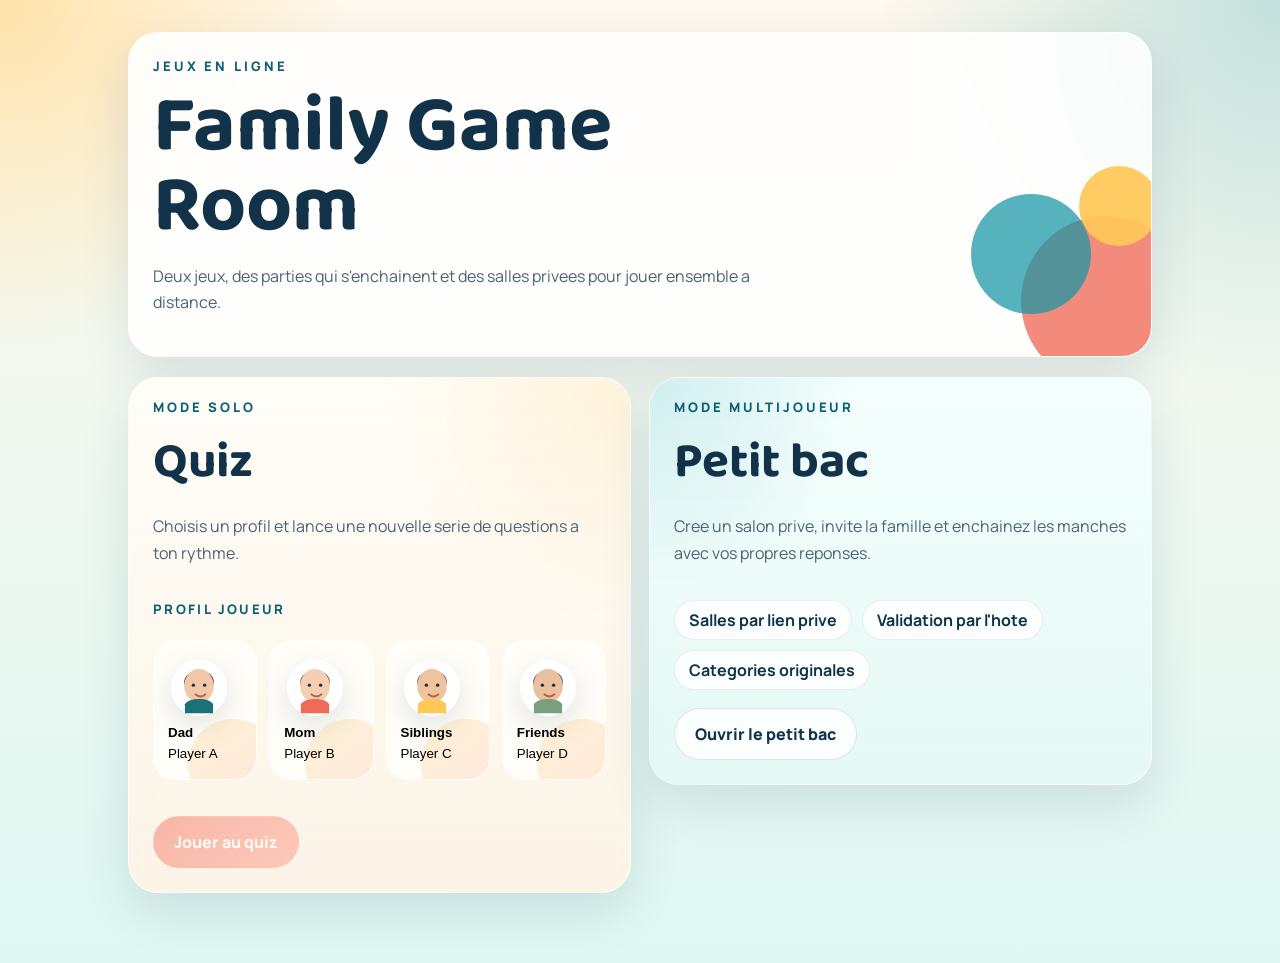
==== index.html @ cc1951e9 "Initial app publish prep" ====
<!DOCTYPE html>
<html lang="fr">
<head>
  <meta charset="UTF-8">
  <meta name="viewport" content="width=device-width, initial-scale=1.0">
  <title>Family Game Room</title>
  <link rel="preconnect" href="https://fonts.googleapis.com">
  <link rel="preconnect" href="https://fonts.gstatic.com" crossorigin>
  <link href="https://fonts.googleapis.com/css2?family=Baloo+2:wght@400;600;700&family=Manrope:wght@400;500;700;800&display=swap" rel="stylesheet">
  <link rel="stylesheet" href="assets/styles.css">
</head>
<body class="page-home">
  <main class="shell home-shell">
    <section class="hero-card">
      <p class="eyebrow">Jeux en ligne</p>
      <h1>Family Game Room</h1>
      <p class="hero-copy">Deux jeux, des parties qui s'enchainent et des salles privees pour jouer ensemble a distance.</p>
      <div class="hero-orbs" aria-hidden="true">
        <span class="orb orb-coral"></span>
        <span class="orb orb-lagoon"></span>
        <span class="orb orb-sun"></span>
      </div>
    </section>

    <section class="game-showcase" aria-label="Catalogue des jeux">
      <article class="intro-panel compact-panel game-panel quiz-panel">
        <div class="game-panel-copy">
          <p class="eyebrow">Mode solo</p>
          <h2>Quiz</h2>
          <p class="panel-copy">Choisis un profil et lance une nouvelle serie de questions a ton rythme.</p>
        </div>
        <div class="game-panel-body">
          <p class="section-label">Profil joueur</p>
          <div id="avatar-selector" class="avatar-grid"></div>
          <a class="primary-button start-link disabled-link" id="start-quiz-link" href="quiz.html" aria-disabled="true">Jouer au quiz</a>
        </div>
      </article>

      <article class="intro-panel compact-panel game-panel room-panel">
        <div class="game-panel-copy">
          <p class="eyebrow">Mode multijoueur</p>
          <h2>Petit bac</h2>
          <p class="panel-copy">Cree un salon prive, invite la famille et enchainez les manches avec vos propres reponses.</p>
        </div>
        <div class="room-points" aria-label="Atouts du mode petit bac">
          <span class="room-point">Salles par lien prive</span>
          <span class="room-point">Validation par l'hote</span>
          <span class="room-point">Categories originales</span>
        </div>
        <a class="ghost-button start-link" href="multiplayer.html">Ouvrir le petit bac</a>
      </article>
    </section>
  </main>

  <script src="assets/quiz-data.js"></script>
  <script src="assets/home.js"></script>
</body>
</html>
---- assets/styles.css ----
:root {
  --bg-top: #fff9ef;
  --bg-bottom: #dff7f2;
  --surface: rgba(255, 255, 255, 0.86);
  --surface-strong: #fffdf8;
  --text-main: #12324a;
  --text-soft: #4d6372;
  --lagoon: #1696a4;
  --lagoon-deep: #0d6073;
  --coral: #ef6b58;
  --sun: #ffc857;
  --shadow: 0 18px 50px rgba(15, 60, 88, 0.12);
  --radius-xl: 30px;
  --radius-lg: 22px;
}

* {
  box-sizing: border-box;
}

html,
body {
  margin: 0;
  min-height: 100%;
}

body {
  font-family: "Manrope", sans-serif;
  color: var(--text-main);
  background:
    radial-gradient(circle at top left, rgba(255, 200, 87, 0.45), transparent 22%),
    radial-gradient(circle at top right, rgba(22, 150, 164, 0.25), transparent 25%),
    linear-gradient(180deg, var(--bg-top) 0%, var(--bg-bottom) 100%);
}

body::before {
  content: "";
  position: fixed;
  inset: 0;
  background-image:
    linear-gradient(rgba(255, 255, 255, 0.08) 1px, transparent 1px),
    linear-gradient(90deg, rgba(255, 255, 255, 0.08) 1px, transparent 1px);
  background-size: 26px 26px;
  pointer-events: none;
  opacity: 0.4;
}

.shell {
  width: min(100%, 1080px);
  margin: 0 auto;
  padding: 24px 18px 56px;
  position: relative;
  z-index: 1;
}

.home-shell {
  display: grid;
  gap: 20px;
  padding-top: 56px;
}

.page-home .hero-card {
  min-height: 290px;
}

.quiz-shell {
  display: grid;
  gap: 18px;
  padding-top: 22px;
}

.hero-card,
.quiz-frame,
.intro-panel,
.question-panel,
.result-panel,
.progress-card {
  background: var(--surface);
  backdrop-filter: blur(10px);
  border: 1px solid rgba(255, 255, 255, 0.55);
  box-shadow: var(--shadow);
}

.hero-card,
.intro-panel,
.question-panel,
.result-panel {
  border-radius: var(--radius-xl);
  padding: 24px;
}

.quiz-frame {
  border-radius: 32px;
  padding: 14px;
}

.hero-card {
  overflow: hidden;
  position: relative;
  min-height: 250px;
}

.hero-card h1,
.intro-panel h1,
.question-panel h1,
.result-panel h1 {
  font-family: "Baloo 2", cursive;
  margin: 0;
  line-height: 1;
}

.hero-card h1 {
  font-size: clamp(2.4rem, 8vw, 5rem);
  max-width: 10ch;
}

.intro-panel h1,
.question-panel h1,
.result-panel h1 {
  font-size: clamp(2rem, 6vw, 3.3rem);
}

.eyebrow {
  margin: 0 0 12px;
  font-size: 0.82rem;
  text-transform: uppercase;
  letter-spacing: 0.22em;
  color: var(--lagoon-deep);
  font-weight: 800;
}

.hero-copy,
.panel-copy,
.progress-copy span,
.back-link {
  color: var(--text-soft);
}

.hero-copy,
.panel-copy,
.result-highlight {
  font-size: 1rem;
  line-height: 1.65;
  max-width: 62ch;
}

.hero-orbs {
  position: absolute;
  right: -40px;
  bottom: -30px;
  width: 220px;
  height: 220px;
}

.orb {
  position: absolute;
  border-radius: 999px;
  display: block;
}

.orb-coral {
  width: 170px;
  height: 170px;
  right: 0;
  bottom: 0;
  background: rgba(239, 107, 88, 0.78);
}

.orb-lagoon {
  width: 120px;
  height: 120px;
  left: 0;
  top: 28px;
  background: rgba(22, 150, 164, 0.72);
}

.orb-sun {
  width: 80px;
  height: 80px;
  right: 32px;
  top: 0;
  background: rgba(255, 200, 87, 0.92);
}

.compact-panel {
  padding-top: 20px;
}

.game-showcase {
  display: grid;
  gap: 18px;
}

.game-panel {
  display: grid;
  gap: 18px;
}

.game-panel h2 {
  font-family: "Baloo 2", cursive;
  margin: 0;
  line-height: 1;
  font-size: clamp(2rem, 5vw, 3.1rem);
}

.game-panel-copy {
  display: grid;
  gap: 10px;
}

.game-panel-body {
  display: grid;
  gap: 14px;
}

.section-label {
  margin: 0;
  font-size: 0.82rem;
  text-transform: uppercase;
  letter-spacing: 0.18em;
  font-weight: 800;
  color: var(--lagoon-deep);
}

.quiz-panel {
  background:
    radial-gradient(circle at top right, rgba(255, 200, 87, 0.18), transparent 34%),
    linear-gradient(180deg, rgba(255, 253, 248, 0.96), rgba(255, 243, 229, 0.88));
}

.room-panel {
  background:
    radial-gradient(circle at top left, rgba(22, 150, 164, 0.16), transparent 32%),
    linear-gradient(180deg, rgba(244, 255, 253, 0.96), rgba(228, 248, 245, 0.9));
}

.room-points {
  display: flex;
  flex-wrap: wrap;
  gap: 10px;
}

.room-point {
  display: inline-flex;
  align-items: center;
  min-height: 40px;
  padding: 0 14px;
  border-radius: 999px;
  background: rgba(255, 255, 255, 0.76);
  border: 1px solid rgba(18, 50, 74, 0.08);
  font-weight: 700;
  color: var(--text-main);
}

.mode-grid {
  display: grid;
  gap: 14px;
}

.mode-card {
  display: grid;
  gap: 8px;
  text-decoration: none;
  color: inherit;
  background: linear-gradient(145deg, rgba(255, 248, 233, 0.98), rgba(255, 222, 207, 0.85));
  border-radius: 24px;
  border: 1px solid rgba(255, 255, 255, 0.55);
  box-shadow: var(--shadow);
  padding: 20px 22px;
}

.mode-card-alt {
  background: linear-gradient(145deg, rgba(232, 252, 249, 0.98), rgba(195, 241, 237, 0.85));
}

.mode-card strong {
  font-family: "Baloo 2", cursive;
  font-size: 2rem;
  line-height: 1;
}

.mode-kicker {
  font-size: 0.8rem;
  text-transform: uppercase;
  letter-spacing: 0.18em;
  font-weight: 800;
}

.back-link,
.primary-button,
.ghost-button,
.choice-card,
.avatar-card,
.as-link {
  transition: transform 180ms ease, box-shadow 180ms ease, border-color 180ms ease, background 180ms ease;
}

.back-link {
  justify-self: start;
  text-decoration: none;
  font-weight: 700;
  padding: 10px 16px;
  background: rgba(255, 255, 255, 0.72);
  border-radius: 999px;
  border: 1px solid rgba(18, 50, 74, 0.08);
}

.avatar-grid {
  display: grid;
  grid-template-columns: repeat(2, minmax(0, 1fr));
  gap: 12px;
  margin: 8px 0 22px;
}

.avatar-card {
  border: 1px solid transparent;
  background: var(--surface-strong);
  border-radius: 22px;
  padding: 16px 14px 18px;
  text-align: left;
  display: grid;
  gap: 6px;
  cursor: pointer;
  position: relative;
  overflow: hidden;
}

.avatar-card::after {
  content: "";
  position: absolute;
  inset: auto -22px -30px auto;
  width: 90px;
  height: 90px;
  border-radius: 999px;
  background: linear-gradient(145deg, rgba(255, 200, 87, 0.22), rgba(239, 107, 88, 0.16));
}

.avatar-card.selected {
  border-color: rgba(22, 150, 164, 0.7);
  background: linear-gradient(180deg, rgba(22, 150, 164, 0.12), rgba(255, 255, 255, 0.92));
  box-shadow: 0 12px 24px rgba(22, 150, 164, 0.18);
}

.avatar-token {
  width: 46px;
  height: 46px;
  border-radius: 14px;
  display: inline-grid;
  place-items: center;
  background: linear-gradient(145deg, var(--lagoon), var(--coral));
  color: white;
  font-weight: 800;
  position: relative;
  z-index: 1;
}

.avatar-portrait {
  width: 62px;
  height: 62px;
  display: inline-grid;
  place-items: center;
  position: relative;
  z-index: 1;
}

.large-portrait {
  width: 78px;
  height: 78px;
}

.mii-svg {
  width: 100%;
  height: 100%;
  filter: drop-shadow(0 10px 14px rgba(18, 50, 74, 0.12));
}

.large-token {
  width: 62px;
  height: 62px;
  border-radius: 20px;
  font-size: 1.25rem;
}

.avatar-card strong,
.avatar-card span:last-child {
  position: relative;
  z-index: 1;
}

.progress-card {
  border-radius: var(--radius-lg);
  padding: 18px;
  margin-bottom: 14px;
}

.progress-copy {
  display: flex;
  justify-content: space-between;
  gap: 10px;
  align-items: baseline;
  margin-bottom: 14px;
}

.progress-copy strong {
  font-size: 0.98rem;
}

.progress-track {
  position: relative;
  height: 18px;
  border-radius: 999px;
  background: rgba(18, 50, 74, 0.08);
  overflow: visible;
}

.progress-fill {
  height: 100%;
  border-radius: inherit;
  background: linear-gradient(90deg, #b9df74, #4caf68);
}

.plant-badge {
  position: absolute;
  top: -46px;
  width: 68px;
  height: 68px;
}

.plant-svg {
  width: 100%;
  height: 100%;
  filter: drop-shadow(0 8px 10px rgba(18, 50, 74, 0.14));
}

.choices-form {
  display: grid;
  gap: 12px;
  margin-top: 20px;
}

.choice-card {
  display: grid;
  grid-template-columns: auto 1fr;
  gap: 14px;
  align-items: start;
  background: var(--surface-strong);
  border: 1px solid transparent;
  border-radius: 20px;
  padding: 16px;
  cursor: pointer;
}

.choice-card.active {
  border-color: rgba(239, 107, 88, 0.58);
  box-shadow: 0 14px 28px rgba(239, 107, 88, 0.14);
}

.choice-card.correct {
  border-color: rgba(26, 147, 111, 0.72);
  background: linear-gradient(180deg, rgba(188, 240, 216, 0.86), rgba(255, 255, 255, 0.96));
  box-shadow: 0 14px 28px rgba(26, 147, 111, 0.14);
}

.choice-card.incorrect {
  border-color: rgba(239, 107, 88, 0.52);
  opacity: 0.72;
}

.choice-card input {
  position: absolute;
  opacity: 0;
  pointer-events: none;
}

.choice-letter {
  width: 34px;
  height: 34px;
  border-radius: 11px;
  background: rgba(22, 150, 164, 0.12);
  display: inline-grid;
  place-items: center;
  font-weight: 800;
  color: var(--lagoon-deep);
}

.choice-text {
  line-height: 1.5;
}

.inline-fact {
  margin: 4px 0 0;
  min-height: 1.5rem;
  font-size: 0.95rem;
  color: var(--lagoon-deep);
  opacity: 0;
  transform: translateY(-4px);
  transition: opacity 180ms ease, transform 180ms ease;
}

.show-fact {
  opacity: 1;
  transform: translateY(0);
}

.action-row {
  display: grid;
  gap: 10px;
  margin-top: 8px;
}

.primary-button,
.ghost-button,
.as-link {
  border-radius: 999px;
  border: 1px solid transparent;
  min-height: 52px;
  padding: 0 20px;
  font-size: 1rem;
  font-weight: 800;
  cursor: pointer;
  text-decoration: none;
  display: inline-grid;
  place-items: center;
}

.primary-button {
  background: linear-gradient(135deg, var(--coral), #ff927f);
  color: white;
  box-shadow: 0 16px 32px rgba(239, 107, 88, 0.24);
}

.primary-button:disabled {
  opacity: 0.45;
  cursor: not-allowed;
  transform: none;
  box-shadow: none;
}

.ghost-button,
.as-link {
  background: rgba(255, 255, 255, 0.78);
  color: var(--text-main);
  border-color: rgba(18, 50, 74, 0.12);
}

.start-link {
  width: 100%;
}

.disabled-link {
  pointer-events: none;
  opacity: 0.45;
  box-shadow: none;
}

.final-panel {
  background:
    radial-gradient(circle at top right, rgba(255, 200, 87, 0.25), transparent 32%),
    linear-gradient(180deg, rgba(255, 255, 255, 0.96), rgba(255, 245, 232, 0.92));
}

.final-avatar-chip {
  display: inline-flex;
  align-items: center;
  gap: 12px;
  margin: 4px 0 18px;
  padding: 10px 14px;
  border-radius: 999px;
  background: rgba(18, 50, 74, 0.05);
}

.back-link:hover,
.back-link:focus-visible,
.primary-button:hover,
.primary-button:focus-visible,
.ghost-button:hover,
.ghost-button:focus-visible,
.avatar-card:hover,
.avatar-card:focus-visible,
.mode-card:hover,
.mode-card:focus-visible,
.choice-card:hover,
.choice-card:focus-within,
.as-link:hover,
.as-link:focus-visible {
  transform: translateY(-2px);
}

.multiplayer-shell {
  display: grid;
  gap: 18px;
  padding-top: 22px;
}

.multiplayer-frame {
  min-height: 460px;
  position: relative;
  overflow: hidden;
  border-radius: 36px;
  background:
    radial-gradient(circle at top right, rgba(255, 200, 87, 0.18), transparent 28%),
    radial-gradient(circle at bottom left, rgba(22, 150, 164, 0.14), transparent 34%),
    linear-gradient(180deg, rgba(255, 255, 255, 0.96), rgba(245, 252, 249, 0.92));
}

.multiplayer-frame::before {
  content: "";
  position: absolute;
  inset: 0;
  background:
    linear-gradient(135deg, rgba(255, 255, 255, 0.3), transparent 45%),
    linear-gradient(0deg, rgba(255, 255, 255, 0.14), transparent 42%);
  pointer-events: none;
}

.room-hero {
  min-height: 300px;
  background:
    radial-gradient(circle at top right, rgba(255, 200, 87, 0.28), transparent 28%),
    radial-gradient(circle at right 20%, rgba(22, 150, 164, 0.22), transparent 24%),
    linear-gradient(145deg, rgba(255, 253, 246, 0.96), rgba(229, 247, 244, 0.92));
}

.room-hero h1 {
  max-width: 10ch;
}

.room-hero::before,
.room-hero::after {
  content: "";
  position: absolute;
  border-radius: 999px;
  pointer-events: none;
}

.room-hero::before {
  width: 220px;
  height: 220px;
  right: -60px;
  top: -20px;
  background: rgba(255, 255, 255, 0.4);
}

.room-hero::after {
  width: 140px;
  height: 140px;
  right: 90px;
  bottom: -44px;
  background: rgba(239, 107, 88, 0.14);
}

.hero-pill-row {
  display: flex;
  flex-wrap: wrap;
  gap: 10px;
  margin-top: 18px;
}

.hero-pill {
  display: inline-flex;
  align-items: center;
  min-height: 38px;
  padding: 0 14px;
  border-radius: 999px;
  background: rgba(255, 255, 255, 0.72);
  border: 1px solid rgba(18, 50, 74, 0.08);
  font-size: 0.92rem;
  font-weight: 800;
  color: var(--lagoon-deep);
}

.hero-stat-grid {
  display: grid;
  gap: 12px;
  margin-top: 18px;
}

.hero-stat {
  display: grid;
  gap: 6px;
  padding: 16px 18px;
  border-radius: 20px;
  background: rgba(255, 255, 255, 0.72);
  border: 1px solid rgba(255, 255, 255, 0.58);
  max-width: 34rem;
}

.hero-stat strong {
  font-size: 0.98rem;
}

.hero-stat span {
  color: var(--text-soft);
  line-height: 1.5;
}

.room-grid {
  display: grid;
  gap: 14px;
}

.room-card {
  background:
    linear-gradient(180deg, rgba(255, 255, 255, 0.94), rgba(248, 253, 251, 0.9));
  border: 1px solid rgba(255, 255, 255, 0.55);
  box-shadow: var(--shadow);
  border-radius: 24px;
  padding: 22px;
}

.room-card .panel-copy {
  max-width: 56ch;
}

.room-card h2 {
  font-family: "Baloo 2", cursive;
  font-size: clamp(1.8rem, 5vw, 2.6rem);
  margin: 0;
  line-height: 1;
}

.room-form,
.category-grid {
  display: grid;
  gap: 12px;
}

.field-block {
  display: grid;
  gap: 8px;
}

.field-block span {
  font-size: 0.92rem;
  font-weight: 700;
  color: var(--lagoon-deep);
}

.field-help {
  color: var(--text-soft);
  line-height: 1.45;
}

.text-input {
  width: 100%;
  min-height: 50px;
  border-radius: 16px;
  border: 1px solid rgba(18, 50, 74, 0.12);
  background: rgba(255, 255, 255, 0.92);
  padding: 0 14px;
  font: inherit;
  color: var(--text-main);
  box-shadow: inset 0 1px 0 rgba(255, 255, 255, 0.8);
}

.text-input:focus {
  outline: none;
  border-color: rgba(22, 150, 164, 0.5);
  box-shadow: 0 0 0 4px rgba(22, 150, 164, 0.12);
}

.note-panel {
  margin-top: 16px;
  padding: 14px 16px;
  border-radius: 18px;
  background: linear-gradient(145deg, rgba(255, 248, 233, 0.76), rgba(255, 255, 255, 0.72));
  border: 1px solid rgba(255, 255, 255, 0.5);
}

.note-panel p,
.note-panel strong {
  margin: 0;
}

.note-panel p {
  margin-top: 6px;
  color: var(--text-soft);
}

.room-actions {
  margin-top: 16px;
}

.player-list {
  display: grid;
  gap: 10px;
}

.player-pill {
  display: flex;
  justify-content: space-between;
  align-items: center;
  gap: 12px;
  padding: 14px 16px;
  border-radius: 18px;
  background: rgba(255, 255, 255, 0.82);
  border: 1px solid rgba(18, 50, 74, 0.06);
}

.player-pill span {
  color: var(--text-soft);
  font-weight: 700;
}

.host-pill {
  background: linear-gradient(145deg, rgba(255, 200, 87, 0.2), rgba(239, 107, 88, 0.16));
}

.round-card,
.validation-shell,
.summary-card,
.final-room-card {
  background: linear-gradient(180deg, rgba(255, 255, 255, 0.96), rgba(245, 252, 249, 0.92));
}

.final-room-card {
  background:
    radial-gradient(circle at top right, rgba(255, 200, 87, 0.18), transparent 34%),
    linear-gradient(180deg, rgba(255, 255, 255, 0.98), rgba(250, 247, 238, 0.92));
}

.round-header {
  display: flex;
  justify-content: space-between;
  gap: 14px;
  align-items: start;
  margin-bottom: 18px;
}

.timer-chip {
  min-width: 82px;
  min-height: 44px;
  border-radius: 999px;
  display: inline-grid;
  place-items: center;
  padding: 0 16px;
  font-weight: 800;
  background: rgba(18, 50, 74, 0.08);
  border: 1px solid rgba(18, 50, 74, 0.08);
}

.timer-live {
  background: linear-gradient(135deg, var(--coral), #ff927f);
  color: white;
}

.sidebar-card {
  align-self: start;
}

.round-list {
  list-style: none;
  padding: 0;
  margin: 0;
  display: grid;
  gap: 10px;
}

.round-list li {
  display: grid;
  gap: 4px;
  padding: 12px 14px;
  border-radius: 16px;
  background: rgba(255, 255, 255, 0.78);
  border: 1px solid rgba(18, 50, 74, 0.05);
}

.round-list li span {
  color: var(--text-soft);
}

.round-list li strong {
  color: var(--lagoon-deep);
}

.validation-grid {
  display: grid;
  gap: 12px;
  margin-top: 18px;
}

.validation-card {
  border-radius: 20px;
  padding: 16px;
  background: rgba(255, 255, 255, 0.82);
  border: 1px solid rgba(18, 50, 74, 0.08);
  box-shadow: 0 10px 24px rgba(18, 50, 74, 0.06);
}

.validation-card header {
  display: flex;
  justify-content: space-between;
  gap: 10px;
  align-items: center;
  margin-bottom: 8px;
}

.validation-answer {
  margin: 0 0 8px;
  font-size: 1.05rem;
  font-weight: 700;
}

.unique-answer {
  border-color: rgba(26, 147, 111, 0.28);
}

.duplicate-answer {
  border-color: rgba(255, 200, 87, 0.42);
  background: rgba(255, 249, 233, 0.9);
}

.score-picker {
  display: flex;
  gap: 8px;
  margin-top: 10px;
}

.score-button {
  min-width: 48px;
  min-height: 42px;
  border-radius: 14px;
  border: 1px solid rgba(18, 50, 74, 0.12);
  background: white;
  font: inherit;
  font-weight: 800;
  cursor: pointer;
}

.score-button.picked {
  background: linear-gradient(135deg, #b9df74, #4caf68);
  color: white;
  border-color: transparent;
}

.leaderboard-list {
  list-style: none;
  padding: 0;
  margin: 18px 0;
  display: grid;
  gap: 10px;
}

.leaderboard-list li {
  display: flex;
  justify-content: space-between;
  gap: 12px;
  align-items: center;
  padding: 14px 16px;
  border-radius: 18px;
  background: rgba(255, 255, 255, 0.78);
}

.host-reveal-panel {
  margin-top: 18px;
  padding: 22px;
  border-radius: 22px;
  background: linear-gradient(145deg, rgba(255, 251, 240, 0.96), rgba(255, 244, 220, 0.92));
  border: 1px solid rgba(255, 255, 255, 0.5);
  opacity: 0;
  transform: translateY(8px);
  transition: opacity 240ms ease, transform 240ms ease;
}

.visible-reveal {
  opacity: 1;
  transform: translateY(0);
}

.host-reveal-panel strong {
  display: block;
  font-family: "Baloo 2", cursive;
  font-size: clamp(2rem, 7vw, 3.6rem);
  line-height: 1;
}

.reveal-label {
  display: inline-block;
  margin-bottom: 8px;
  font-size: 0.8rem;
  text-transform: uppercase;
  letter-spacing: 0.18em;
  font-weight: 800;
  color: var(--lagoon-deep);
}

.final-answer-grid {
  display: grid;
  gap: 10px;
  margin-top: 18px;
}

.final-answer-card {
  display: flex;
  justify-content: space-between;
  gap: 12px;
  align-items: center;
  padding: 14px 16px;
  border-radius: 18px;
  background: rgba(255, 255, 255, 0.82);
  border: 1px solid rgba(18, 50, 74, 0.06);
}

.final-answer-card span {
  color: var(--text-soft);
  font-weight: 700;
}

.final-answer-card strong {
  font-size: 1.02rem;
}

.host-answer-card {
  background: linear-gradient(145deg, rgba(255, 248, 233, 0.82), rgba(255, 255, 255, 0.76));
}

@media (min-width: 720px) {
  .shell {
    padding: 32px 28px 70px;
  }

  .hero-stat-grid {
    grid-template-columns: repeat(3, minmax(0, 1fr));
    max-width: none;
  }

  .hero-stat {
    max-width: none;
  }

  .game-showcase {
    grid-template-columns: repeat(2, minmax(0, 1fr));
    align-items: start;
  }

  .mode-grid {
    grid-template-columns: repeat(2, minmax(0, 1fr));
  }

  .avatar-grid {
    grid-template-columns: repeat(4, minmax(0, 1fr));
  }

  .room-grid {
    grid-template-columns: minmax(0, 1.7fr) minmax(300px, 0.9fr);
  }

  .validation-grid {
    grid-template-columns: repeat(2, minmax(0, 1fr));
  }

  .final-answer-grid {
    grid-template-columns: repeat(2, minmax(0, 1fr));
  }

  .action-row,
  .result-actions {
    grid-template-columns: repeat(2, minmax(0, max-content));
    justify-content: start;
  }

  .start-link {
    width: max-content;
  }
}

@media (prefers-reduced-motion: reduce) {
  *,
  *::before,
  *::after {
    scroll-behavior: auto !important;
    animation: none !important;
    transition: none !important;
  }
}
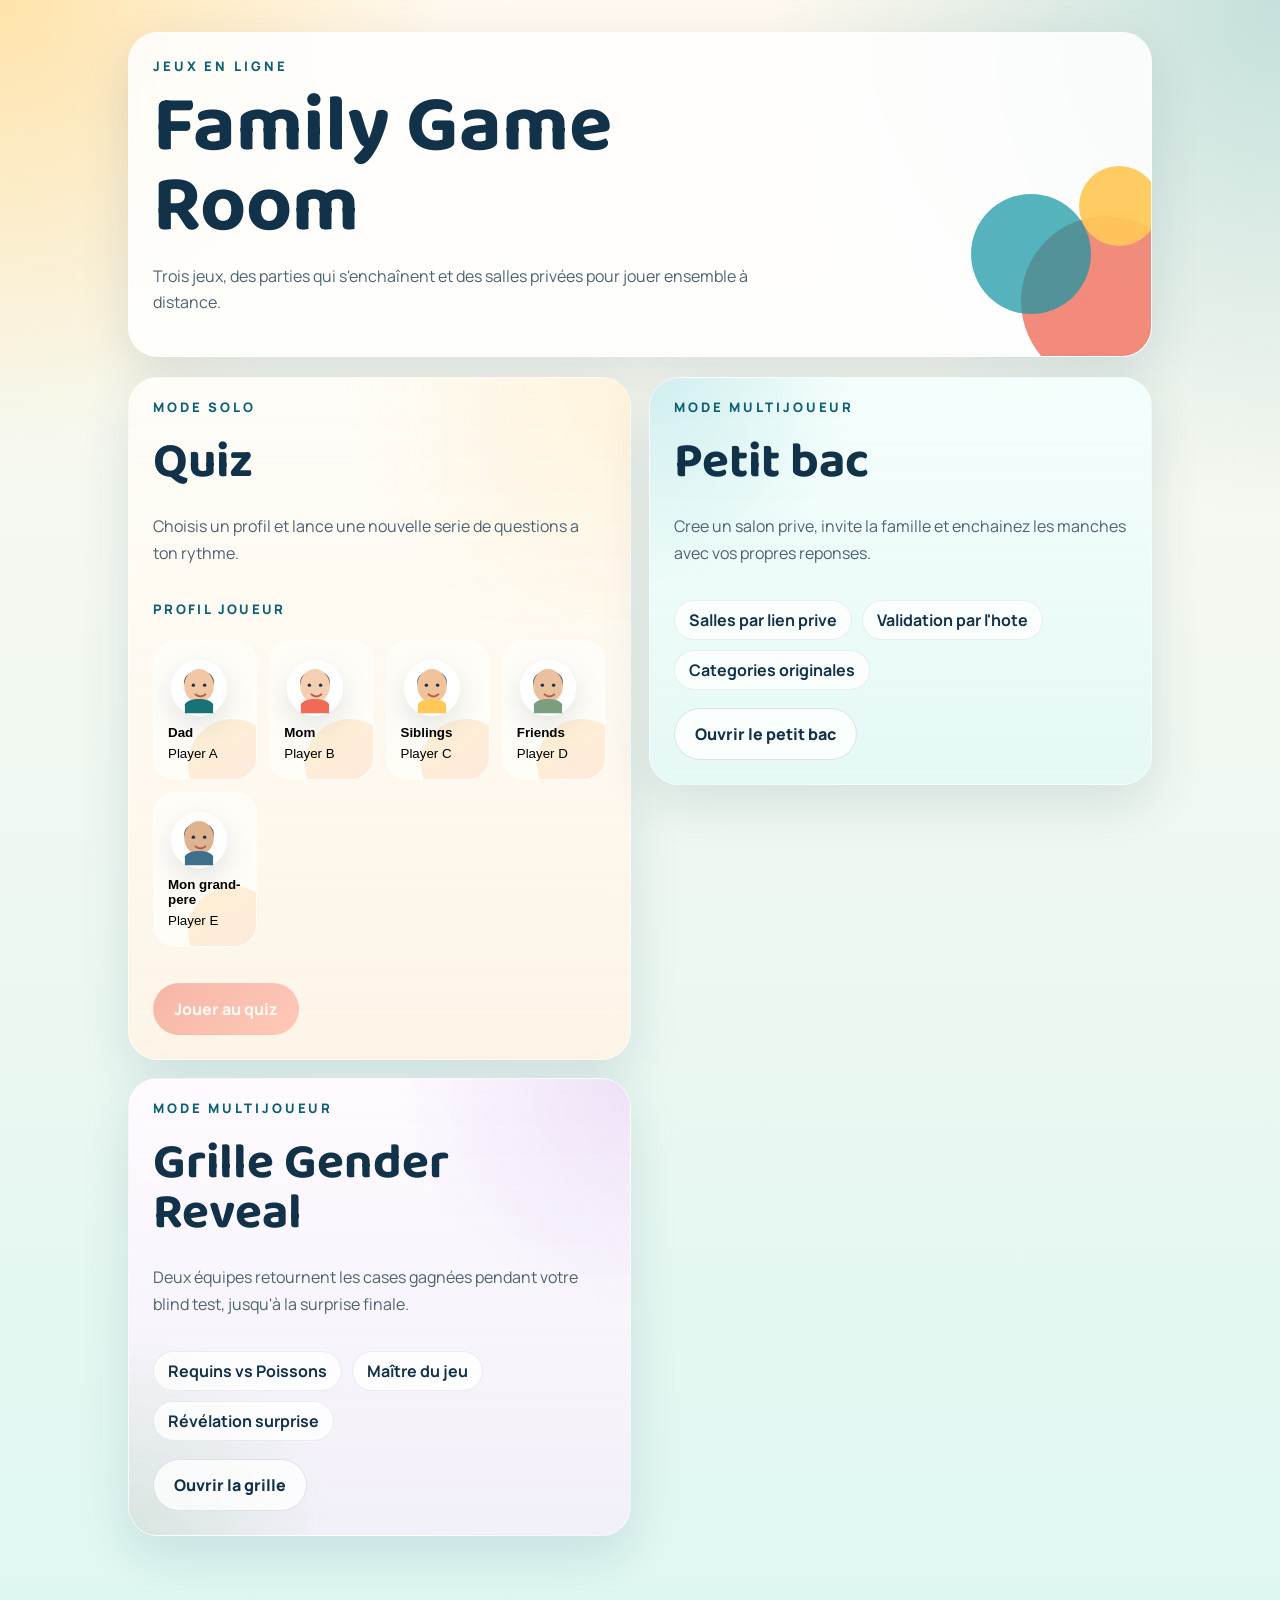
==== commit 80c1c8e3: "Add gender reveal multiplayer game and security hardening" ====
--- a/index.html
+++ b/index.html
@@ -14,7 +14,7 @@
     <section class="hero-card">
       <p class="eyebrow">Jeux en ligne</p>
       <h1>Family Game Room</h1>
-      <p class="hero-copy">Deux jeux, des parties qui s'enchainent et des salles privees pour jouer ensemble a distance.</p>
+      <p class="hero-copy">Trois jeux, des parties qui s'enchaînent et des salles privées pour jouer ensemble à distance.</p>
       <div class="hero-orbs" aria-hidden="true">
         <span class="orb orb-coral"></span>
         <span class="orb orb-lagoon"></span>
@@ -49,6 +49,20 @@
         </div>
         <a class="ghost-button start-link" href="multiplayer.html">Ouvrir le petit bac</a>
       </article>
+
+      <article class="intro-panel compact-panel game-panel reveal-panel">
+        <div class="game-panel-copy">
+          <p class="eyebrow">Mode multijoueur</p>
+          <h2>Grille Gender Reveal</h2>
+          <p class="panel-copy">Deux équipes retournent les cases gagnées pendant votre blind test, jusqu'à la surprise finale.</p>
+        </div>
+        <div class="room-points" aria-label="Atouts du jeu gender reveal">
+          <span class="room-point">Requins vs Poissons</span>
+          <span class="room-point">Maître du jeu</span>
+          <span class="room-point">Révélation surprise</span>
+        </div>
+        <a class="ghost-button start-link" href="gender-reveal.html">Ouvrir la grille</a>
+      </article>
     </section>
   </main>
 
--- a/assets/styles.css
+++ b/assets/styles.css
@@ -234,6 +234,13 @@
     linear-gradient(180deg, rgba(244, 255, 253, 0.96), rgba(228, 248, 245, 0.9));
 }
 
+.reveal-panel {
+  background:
+    radial-gradient(circle at top right, rgba(184, 138, 222, 0.22), transparent 34%),
+    radial-gradient(circle at bottom left, rgba(103, 184, 121, 0.2), transparent 30%),
+    linear-gradient(180deg, rgba(255, 250, 255, 0.96), rgba(244, 238, 250, 0.9));
+}
+
 .room-points {
   display: flex;
   flex-wrap: wrap;
@@ -562,6 +569,7 @@
 .final-avatar-chip {
   display: inline-flex;
   align-items: center;
+  flex-wrap: wrap;
   gap: 12px;
   margin: 4px 0 18px;
   padding: 10px 14px;
@@ -588,8 +596,8 @@
 
 .multiplayer-shell {
   display: grid;
-  gap: 18px;
-  padding-top: 22px;
+  gap: 12px;
+  padding-top: 16px;
 }
 
 .multiplayer-frame {
@@ -781,6 +789,185 @@
   margin-top: 16px;
 }
 
+.reveal-game-layout {
+  display: grid;
+  gap: 14px;
+}
+
+.reveal-sidebar {
+  display: grid;
+  gap: 14px;
+  align-content: start;
+}
+
+.reveal-heading {
+  display: flex;
+  justify-content: space-between;
+  gap: 14px;
+  align-items: start;
+}
+
+.turn-chip {
+  display: inline-grid;
+  place-items: center;
+  white-space: nowrap;
+  min-height: 42px;
+  padding: 0 14px;
+  border-radius: 999px;
+  background: rgba(18, 50, 74, 0.08);
+  font-weight: 800;
+}
+
+.reveal-board {
+  display: grid;
+  grid-template-columns: repeat(5, minmax(0, 1fr));
+  gap: clamp(6px, 1.6vw, 12px);
+  max-width: 620px;
+  margin: 22px auto 0;
+}
+
+.reveal-board-3 {
+  max-width: 390px;
+  grid-template-columns: repeat(3, minmax(0, 1fr));
+}
+
+.reveal-tile {
+  aspect-ratio: 1;
+  min-width: 0;
+  border: 0;
+  border-radius: clamp(10px, 2vw, 18px);
+  background: linear-gradient(145deg, #fffdf8, #e7f3ef);
+  color: var(--lagoon-deep);
+  box-shadow: 0 8px 18px rgba(18, 50, 74, 0.1);
+  font: 800 clamp(1.1rem, 4vw, 2rem) "Baloo 2", cursive;
+  cursor: pointer;
+  transition: transform 160ms ease, box-shadow 160ms ease;
+}
+
+.reveal-tile:not(:disabled):hover,
+.reveal-tile:not(:disabled):focus-visible {
+  transform: translateY(-3px) scale(1.03);
+  box-shadow: 0 14px 24px rgba(18, 50, 74, 0.16);
+}
+
+.reveal-tile:disabled { cursor: default; }
+.reveal-tile.is-shark { background: linear-gradient(145deg, #8ed28b, #3e9968); color: white; }
+.reveal-tile.is-fish { background: linear-gradient(145deg, #d3aeeb, #8e62b0); color: white; }
+.reveal-tile.is-pink { background: linear-gradient(145deg, #ffb5cf, #ed6e9f); color: white; }
+.reveal-tile.is-blue { background: linear-gradient(145deg, #91d5ff, #438bd8); color: white; }
+
+.team-choice-fieldset,
+.board-mode-picker {
+  margin: 0;
+  padding: 0;
+  border: 0;
+}
+
+.team-choice-fieldset legend,
+.board-mode-picker legend {
+  margin-bottom: 10px;
+  font-weight: 800;
+  color: var(--lagoon-deep);
+}
+
+.team-choice-fieldset { display: grid; gap: 10px; }
+
+.board-mode-picker { display: grid; gap: 10px; }
+
+.board-mode-option {
+  display: flex;
+  align-items: start;
+  gap: 10px;
+  padding: 14px;
+  border: 1px solid rgba(18, 50, 74, 0.12);
+  border-radius: 16px;
+  background: rgba(255, 255, 255, 0.72);
+  cursor: pointer;
+}
+
+.board-mode-option span { display: grid; gap: 3px; }
+.board-mode-option small { color: var(--text-soft); line-height: 1.4; }
+.board-mode-option:has(input:checked) { border-color: rgba(239, 107, 88, 0.6); background: rgba(255, 236, 230, 0.8); }
+
+.team-choice {
+  display: grid;
+  grid-template-columns: auto 1fr;
+  column-gap: 10px;
+  align-items: center;
+  padding: 14px;
+  border-radius: 16px;
+  border: 1px solid rgba(18, 50, 74, 0.1);
+  cursor: pointer;
+}
+
+.team-choice span { font-weight: 800; }
+.team-choice small { grid-column: 2; color: var(--text-soft); }
+.shark-choice { background: rgba(92, 172, 105, 0.13); }
+.fish-choice { background: rgba(167, 112, 200, 0.13); }
+
+.reveal-player-list {
+  display: grid;
+  gap: 8px;
+  list-style: none;
+  padding: 0;
+  margin: 0;
+}
+
+.reveal-player {
+  display: flex;
+  justify-content: space-between;
+  align-items: center;
+  gap: 10px;
+  padding: 10px 12px;
+  border-radius: 14px;
+  background: rgba(18, 50, 74, 0.05);
+}
+
+.reveal-player > span { display: grid; gap: 2px; }
+.reveal-player small { color: var(--text-soft); }
+.reveal-player.team-shark { border-left: 4px solid #4ca367; }
+.reveal-player.team-fish { border-left: 4px solid #9b68be; }
+.presence-dot { font-size: 0.72rem; font-style: normal; font-weight: 800; }
+.presence-dot.online { color: #277e4d; }
+.presence-dot.offline { color: #926d72; }
+.presence-help { margin: 12px 0 0; color: var(--text-soft); font-size: 0.82rem; line-height: 1.45; }
+
+.copy-reveal-link { width: 100%; margin-top: 12px; }
+.share-actions { display: grid; gap: 10px; margin-top: 12px; }
+.share-actions .copy-reveal-link { margin-top: 0; }
+.host-controls { display: grid; gap: 14px; }
+.host-team-actions { display: grid; gap: 10px; }
+.team-action { min-height: 52px; border: 0; border-radius: 16px; color: white; font: inherit; font-weight: 800; cursor: pointer; }
+.team-action:disabled { opacity: 0.45; cursor: not-allowed; }
+.shark-action { background: linear-gradient(135deg, #4ca367, #80c66e); }
+.fish-action { background: linear-gradient(135deg, #8d61b1, #bd88d7); }
+.reveal-pink-note {
+  display: grid;
+  gap: 4px;
+  margin: 0;
+  padding: 14px;
+  border-radius: 16px;
+  background: linear-gradient(135deg, rgba(255, 181, 207, 0.4), rgba(255, 255, 255, 0.7));
+}
+
+.reveal-pink-note strong { color: #b44d78; }
+.reveal-pink-note span { color: var(--text-soft); line-height: 1.4; }
+
+.final-reveal {
+  display: grid;
+  gap: 2px;
+  margin-top: 20px;
+  padding: 20px;
+  border-radius: 20px;
+  color: white;
+  text-align: center;
+}
+
+.final-reveal span { font-size: 0.8rem; font-weight: 800; letter-spacing: 0.14em; text-transform: uppercase; }
+.final-reveal strong { font: 700 clamp(2rem, 7vw, 3.5rem) "Baloo 2", cursive; line-height: 1; }
+.final-reveal.pink { background: linear-gradient(135deg, #f17ca8, #ffb3ce); }
+.final-reveal.blue { background: linear-gradient(135deg, #438bd8, #91d5ff); }
+
 .player-list {
   display: grid;
   gap: 10px;
@@ -844,6 +1031,10 @@
   color: white;
 }
 
+.category-field {
+  min-width: 0;
+}
+
 .sidebar-card {
   align-self: start;
 }
@@ -912,12 +1103,13 @@
 
 .score-picker {
   display: flex;
+  flex-wrap: wrap;
   gap: 8px;
   margin-top: 10px;
 }
 
 .score-button {
-  min-width: 48px;
+  min-width: 44px;
   min-height: 42px;
   border-radius: 14px;
   border: 1px solid rgba(18, 50, 74, 0.12);
@@ -1014,6 +1206,61 @@
   background: linear-gradient(145deg, rgba(255, 248, 233, 0.82), rgba(255, 255, 255, 0.76));
 }
 
+.announcement-stage {
+  display: grid;
+  gap: 18px;
+  padding: 20px;
+  border-radius: 22px;
+  background: linear-gradient(145deg, rgba(255, 250, 240, 0.98), rgba(255, 244, 220, 0.92));
+  border: 1px solid rgba(255, 255, 255, 0.7);
+  box-shadow: inset 0 1px 0 rgba(255, 255, 255, 0.8);
+}
+
+.announcement-copy {
+  display: grid;
+  gap: 10px;
+}
+
+.announcement-note {
+  margin: 0;
+  font-weight: 800;
+  color: var(--lagoon-deep);
+}
+
+.announcement-copy h2 {
+  margin: 0;
+}
+
+.announcement-visual {
+  position: relative;
+  min-height: 200px;
+  padding: 10px;
+  border-radius: 24px;
+  overflow: hidden;
+  background: linear-gradient(145deg, rgba(255, 255, 255, 0.94), rgba(255, 244, 220, 0.92));
+  border: 1px solid rgba(255, 255, 255, 0.88);
+  box-shadow:
+    0 18px 40px rgba(65, 45, 20, 0.14),
+    inset 0 1px 0 rgba(255, 255, 255, 0.85);
+}
+
+.announcement-image {
+  width: 100%;
+  height: 100%;
+  display: block;
+  object-fit: cover;
+  object-position: center;
+  border-radius: 18px;
+}
+
+.quiz-announcement-stage .announcement-image {
+  object-position: center top;
+}
+
+.quiz-announcement-stage .announcement-copy h1 {
+  font-size: clamp(2rem, 6vw, 3.3rem);
+}
+
 @media (min-width: 720px) {
   .shell {
     padding: 32px 28px 70px;
@@ -1045,12 +1292,21 @@
     grid-template-columns: minmax(0, 1.7fr) minmax(300px, 0.9fr);
   }
 
+  .reveal-game-layout {
+    grid-template-columns: minmax(0, 1.45fr) minmax(290px, 0.8fr);
+  }
+
   .validation-grid {
     grid-template-columns: repeat(2, minmax(0, 1fr));
   }
 
   .final-answer-grid {
     grid-template-columns: repeat(2, minmax(0, 1fr));
+  }
+
+  .announcement-stage {
+    grid-template-columns: minmax(220px, 0.9fr) minmax(0, 1.1fr);
+    align-items: center;
   }
 
   .action-row,
@@ -1072,4 +1328,65 @@
     animation: none !important;
     transition: none !important;
   }
+}
+
+@media (max-width: 719px) {
+  .multiplayer-frame {
+    padding: 10px;
+    border-radius: 24px;
+    min-height: 0;
+  }
+
+  .room-card {
+    padding: 18px;
+    border-radius: 20px;
+  }
+
+  .round-header {
+    gap: 10px;
+    align-items: center;
+  }
+
+  .round-header h2 {
+    font-size: 1.8rem;
+  }
+
+  .timer-chip {
+    min-width: 70px;
+    min-height: 40px;
+    padding: 0 12px;
+  }
+
+  .announcement-stage {
+    padding: 16px;
+    gap: 14px;
+  }
+
+  .announcement-visual {
+    min-height: 150px;
+    padding: 8px;
+    border-radius: 18px;
+  }
+
+  .announcement-image {
+    object-fit: contain;
+    background: linear-gradient(180deg, rgba(255, 250, 240, 0.96), rgba(255, 244, 220, 0.92));
+  }
+
+  .host-reveal-panel {
+    padding: 18px;
+  }
+
+  .host-reveal-panel strong {
+    font-size: clamp(1.7rem, 9vw, 2.6rem);
+  }
+
+  .final-answer-card {
+    align-items: start;
+    flex-direction: column;
+  }
+
+  .final-avatar-chip {
+    border-radius: 20px;
+  }
 }
